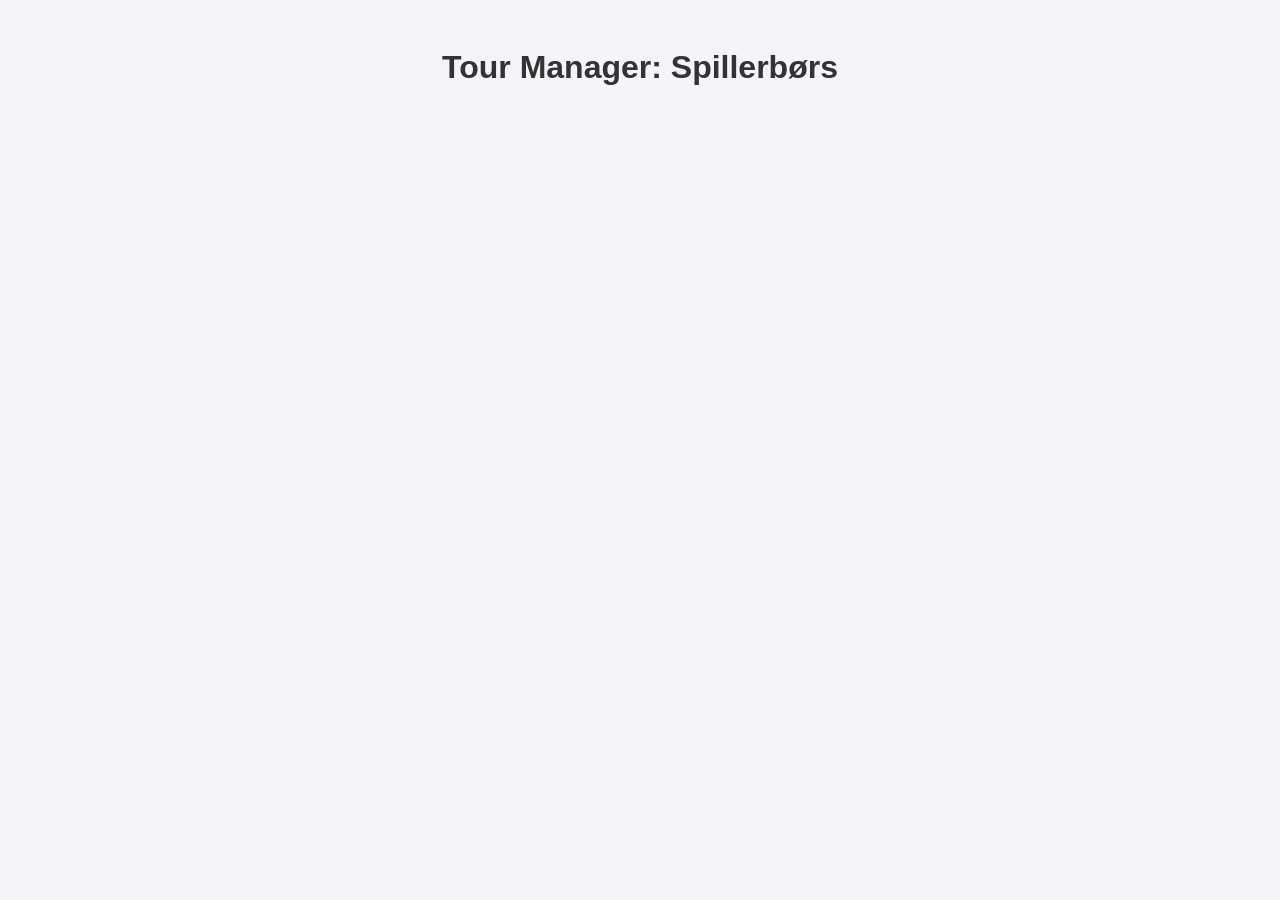
==== src/main/resources/static/index.html @ 054c7cb4 "Spring Boot webserver + default frontend" ====
<!DOCTYPE html>
<html lang="no">
<head>
    <meta charset="UTF-8">
    <title>Tour Manager 2026</title>
    <style>

        body { font-family: 'Segoe UI', Tahoma, Geneva, Verdana, sans-serif; background-color: #f4f4f9; padding: 20px; }
        h1 { color: #333; text-align: center; }
        .rytter-grid { display: flex; gap: 20px; flex-wrap: wrap; justify-content: center; margin-top: 30px; }
        .rytter-kort { background: white; padding: 20px; border-radius: 10px; box-shadow: 0 4px 8px rgba(0,0,0,0.1); width: 250px; }
        .rytter-kort h3 { margin-top: 0; color: #0056b3; border-bottom: 2px solid #f4f4f9; padding-bottom: 10px;}
        .pris { font-weight: bold; color: #28a745; font-size: 1.1em; }
        button { background-color: #0056b3; color: white; border: none; padding: 10px; width: 100%; border-radius: 5px; cursor: pointer; font-weight: bold; margin-top: 10px;}
        button:hover { background-color: #004494; }
    </style>
</head>
<body>

<h1>Tour Manager: Spillerbørs</h1>

<div id="rytter-container" class="rytter-grid"></div>

<script>

    fetch('/api/ryttere')
        .then(response => response.json()) // Oversetter fra JSON
        .then(ryttere => {
            const container = document.getElementById('rytter-container');


            ryttere.forEach(rytter => {

                const kort = document.createElement('div');
                kort.className = 'rytter-kort';

                kort.innerHTML = `
                        <h3>${rytter.navn}</h3>
                        <p><strong>Rolle:</strong> ${rytter.rolle}</p>
                        <p><strong>Lag:</strong> ${rytter.lag}</p>
                        <p class="pris">Pris: ${rytter.pris} mill.</p>
                        <p>Poeng: ${rytter.poeng}</p>
                        <button onclick="alert('Snart kan du kjøpe ${rytter.navn}!')">Kjøp rytter</button>
                    `;


                container.appendChild(kort);
            });
        })
        .catch(error => console.error('Klarte ikke hente ryttere:', error));
</script>

</body>
</html>
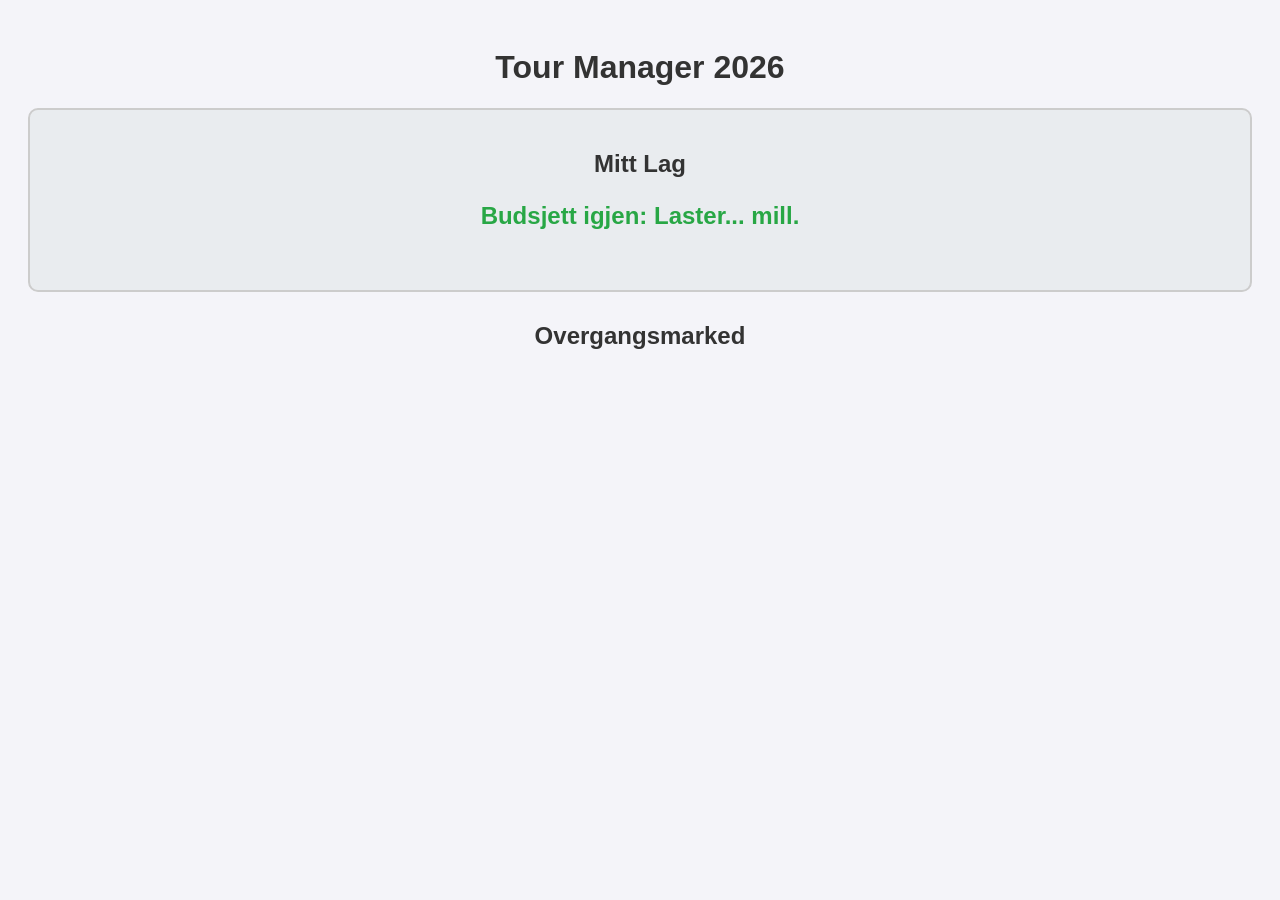
==== commit f295166d: "Kjøp" ====
--- a/src/main/resources/static/index.html
+++ b/src/main/resources/static/index.html
@@ -4,50 +4,96 @@
     <meta charset="UTF-8">
     <title>Tour Manager 2026</title>
     <style>
+        body { font-family: 'Segoe UI', Tahoma, Geneva, Verdana, sans-serif; background-color: #f4f4f9; padding: 20px; }
+        h1, h2 { color: #333; text-align: center; }
 
-        body { font-family: 'Segoe UI', Tahoma, Geneva, Verdana, sans-serif; background-color: #f4f4f9; padding: 20px; }
-        h1 { color: #333; text-align: center; }
-        .rytter-grid { display: flex; gap: 20px; flex-wrap: wrap; justify-content: center; margin-top: 30px; }
+        .dashboard { background: #e9ecef; padding: 20px; border-radius: 10px; margin-bottom: 30px; text-align: center; border: 2px solid #ccc;}
+        .budsjett { font-size: 1.5em; font-weight: bold; color: #28a745; }
+        .mitt-lag-liste { list-style: none; padding: 0; display: flex; flex-wrap: wrap; justify-content: center; gap: 10px; }
+        .lag-medlem { background: #0056b3; color: white; padding: 10px 15px; border-radius: 20px; font-weight: bold; box-shadow: 0 2px 4px rgba(0,0,0,0.1); }
+
+        .rytter-grid { display: flex; gap: 20px; flex-wrap: wrap; justify-content: center; }
         .rytter-kort { background: white; padding: 20px; border-radius: 10px; box-shadow: 0 4px 8px rgba(0,0,0,0.1); width: 250px; }
         .rytter-kort h3 { margin-top: 0; color: #0056b3; border-bottom: 2px solid #f4f4f9; padding-bottom: 10px;}
         .pris { font-weight: bold; color: #28a745; font-size: 1.1em; }
-        button { background-color: #0056b3; color: white; border: none; padding: 10px; width: 100%; border-radius: 5px; cursor: pointer; font-weight: bold; margin-top: 10px;}
-        button:hover { background-color: #004494; }
+        button { background-color: #28a745; color: white; border: none; padding: 10px; width: 100%; border-radius: 5px; cursor: pointer; font-weight: bold; margin-top: 10px;}
+        button:hover { background-color: #218838; }
     </style>
 </head>
 <body>
 
-<h1>Tour Manager: Spillerbørs</h1>
+<h1>Tour Manager 2026</h1>
 
+<div class="dashboard">
+    <h2>Mitt Lag</h2>
+    <p class="budsjett">Budsjett igjen: <span id="budsjett-visning">Laster...</span> mill.</p>
+    <ul id="mitt-lag-liste" class="mitt-lag-liste">
+    </ul>
+</div>
+
+<h2>Overgangsmarked</h2>
 <div id="rytter-container" class="rytter-grid"></div>
 
 <script>
+    window.onload = () => {
+        hentAlleRyttere();
+        oppdaterLagStatus();
+    };
 
-    fetch('/api/ryttere')
-        .then(response => response.json()) // Oversetter fra JSON
-        .then(ryttere => {
-            const container = document.getElementById('rytter-container');
+    function hentAlleRyttere() {
+        fetch('/api/ryttere')
+            .then(response => response.json())
+            .then(ryttere => {
+                const container = document.getElementById('rytter-container');
+                container.innerHTML = '';
 
+                ryttere.forEach(rytter => {
+                    const kort = document.createElement('div');
+                    kort.className = 'rytter-kort';
 
-            ryttere.forEach(rytter => {
+                    kort.innerHTML = `
+                            <h3>${rytter.navn}</h3>
+                            <p><strong>Rolle:</strong> ${rytter.rolle}</p>
+                            <p><strong>Lag:</strong> ${rytter.lag}</p>
+                            <p class="pris">Pris: ${rytter.pris} mill.</p>
+                            <p>Poeng: ${rytter.poeng}</p>
+                            <button onclick="kjopRytter(${rytter.id})">Kjøp rytter</button>
+                        `;
+                    container.appendChild(kort);
+                });
+            });
+    }
 
-                const kort = document.createElement('div');
-                kort.className = 'rytter-kort';
+    function oppdaterLagStatus() {
+        fetch('/api/lag')
+            .then(response => response.json())
+            .then(lag => {
+                document.getElementById('budsjett-visning').innerText = lag.budsjett;
 
-                kort.innerHTML = `
-                        <h3>${rytter.navn}</h3>
-                        <p><strong>Rolle:</strong> ${rytter.rolle}</p>
-                        <p><strong>Lag:</strong> ${rytter.lag}</p>
-                        <p class="pris">Pris: ${rytter.pris} mill.</p>
-                        <p>Poeng: ${rytter.poeng}</p>
-                        <button onclick="alert('Snart kan du kjøpe ${rytter.navn}!')">Kjøp rytter</button>
-                    `;
+                const liste = document.getElementById('mitt-lag-liste');
+                liste.innerHTML = '';
 
+                if (lag.valgteRyttere && lag.valgteRyttere.length > 0) {
+                    lag.valgteRyttere.forEach(rytter => {
+                        const li = document.createElement('li');
+                        li.className = 'lag-medlem';
+                        li.innerText = `${rytter.navn} (${rytter.rolle})`;
+                        liste.appendChild(li);
+                    });
+                } else {
+                    liste.innerHTML = '<li>Du har ikke kjøpt noen ryttere enda.</li>';
+                }
+            });
+    }
 
-                container.appendChild(kort);
+    function kjopRytter(rytterId) {
+        fetch('/api/lag/kjop?id=' + rytterId, { method: 'POST' })
+            .then(response => response.text())
+            .then(melding => {
+                alert(melding);
+                oppdaterLagStatus();
             });
-        })
-        .catch(error => console.error('Klarte ikke hente ryttere:', error));
+    }
 </script>
 
 </body>
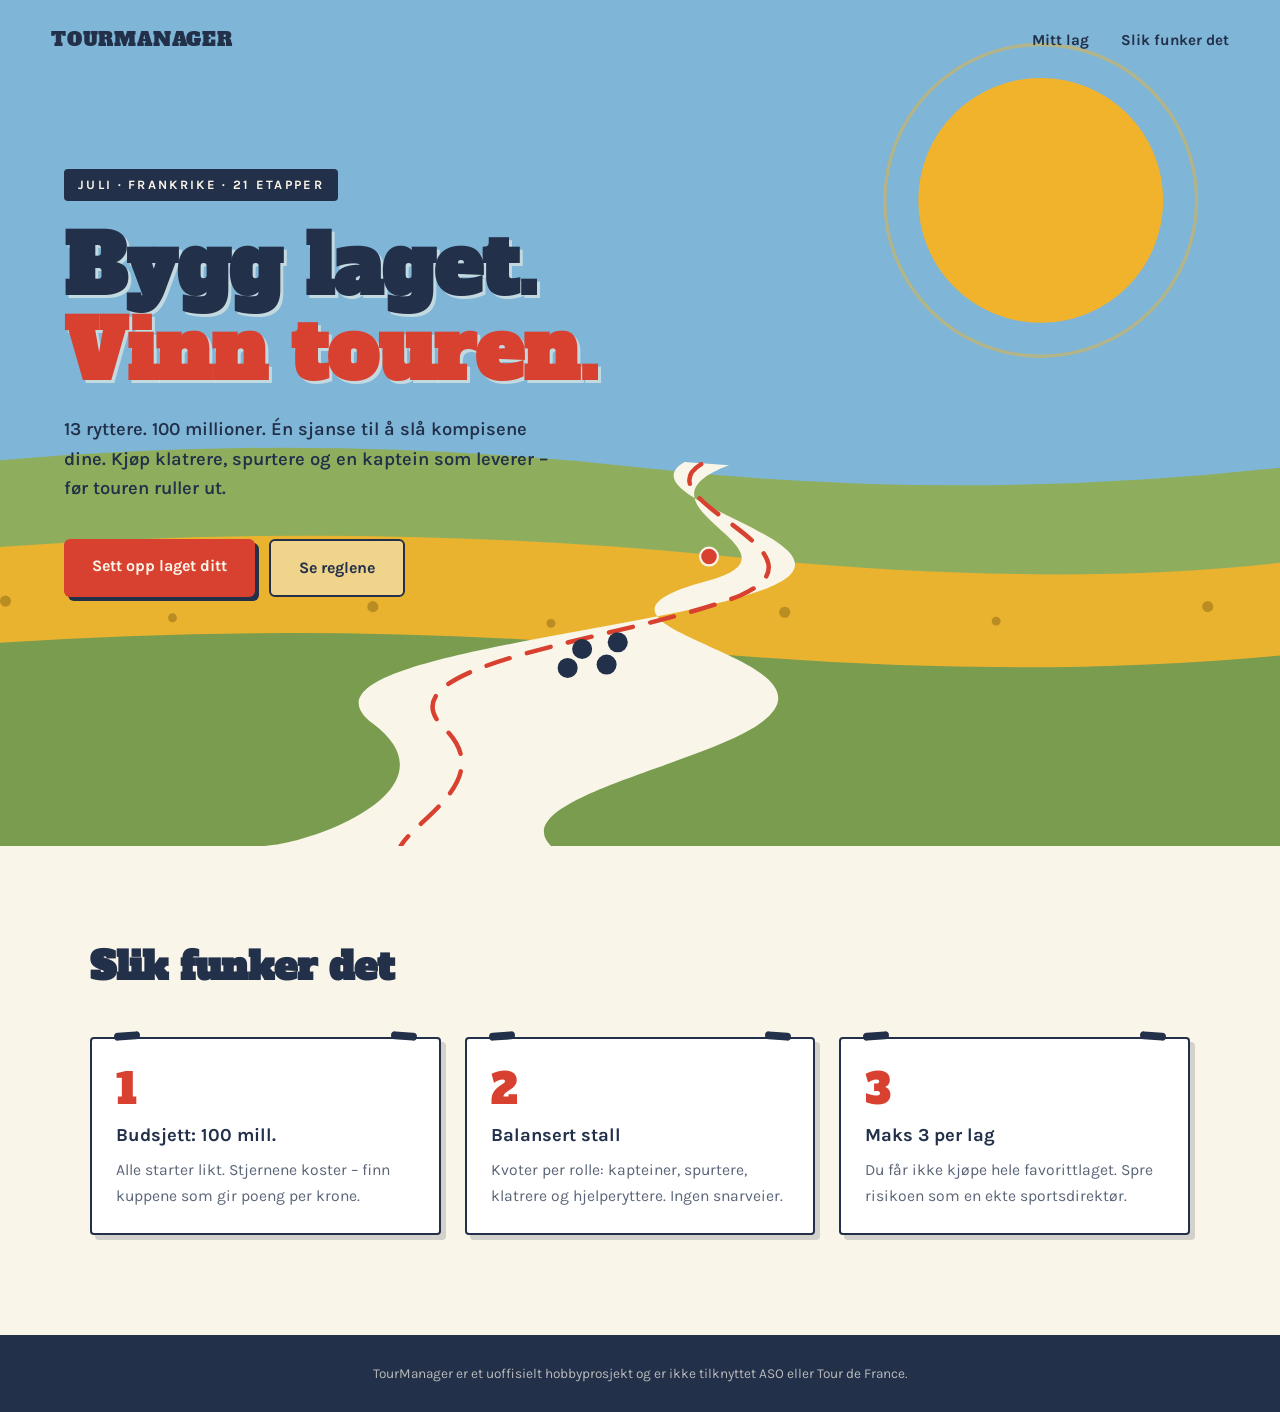
==== commit c1e55215: "Replace UI with new design and connect team page to backend API. New summer poster design with landi" ====
--- a/src/main/resources/static/index.html
+++ b/src/main/resources/static/index.html
@@ -1,100 +1,105 @@
 <!DOCTYPE html>
 <html lang="no">
 <head>
-    <meta charset="UTF-8">
-    <title>Tour Manager 2026</title>
-    <style>
-        body { font-family: 'Segoe UI', Tahoma, Geneva, Verdana, sans-serif; background-color: #f4f4f9; padding: 20px; }
-        h1, h2 { color: #333; text-align: center; }
-
-        .dashboard { background: #e9ecef; padding: 20px; border-radius: 10px; margin-bottom: 30px; text-align: center; border: 2px solid #ccc;}
-        .budsjett { font-size: 1.5em; font-weight: bold; color: #28a745; }
-        .mitt-lag-liste { list-style: none; padding: 0; display: flex; flex-wrap: wrap; justify-content: center; gap: 10px; }
-        .lag-medlem { background: #0056b3; color: white; padding: 10px 15px; border-radius: 20px; font-weight: bold; box-shadow: 0 2px 4px rgba(0,0,0,0.1); }
-
-        .rytter-grid { display: flex; gap: 20px; flex-wrap: wrap; justify-content: center; }
-        .rytter-kort { background: white; padding: 20px; border-radius: 10px; box-shadow: 0 4px 8px rgba(0,0,0,0.1); width: 250px; }
-        .rytter-kort h3 { margin-top: 0; color: #0056b3; border-bottom: 2px solid #f4f4f9; padding-bottom: 10px;}
-        .pris { font-weight: bold; color: #28a745; font-size: 1.1em; }
-        button { background-color: #28a745; color: white; border: none; padding: 10px; width: 100%; border-radius: 5px; cursor: pointer; font-weight: bold; margin-top: 10px;}
-        button:hover { background-color: #218838; }
-    </style>
+  <meta charset="UTF-8">
+  <meta name="viewport" content="width=device-width, initial-scale=1.0">
+  <title>TourManager – Fantasy for Tour de France</title>
+  <link rel="preconnect" href="https://fonts.googleapis.com">
+  <link rel="preconnect" href="https://fonts.gstatic.com" crossorigin>
+  <link href="https://fonts.googleapis.com/css2?family=Alfa+Slab+One&family=Karla:wght@400;600;700&display=swap" rel="stylesheet">
+  <link rel="stylesheet" href="css/felles.css">
+  <link rel="stylesheet" href="css/forside.css">
 </head>
 <body>
 
-<h1>Tour Manager 2026</h1>
+<header class="topplinje">
+  <span class="logo">TOURMANAGER</span>
+  <nav>
+    <a href="lag.html">Mitt lag</a>
+    <a href="#slik-funker-det">Slik funker det</a>
+  </nav>
+</header>
 
-<div class="dashboard">
-    <h2>Mitt Lag</h2>
-    <p class="budsjett">Budsjett igjen: <span id="budsjett-visning">Laster...</span> mill.</p>
-    <ul id="mitt-lag-liste" class="mitt-lag-liste">
-    </ul>
-</div>
+<main class="hero">
 
-<h2>Overgangsmarked</h2>
-<div id="rytter-container" class="rytter-grid"></div>
+  <!-- Bakgrunn: sommerdag, sol, åkre og vei som snor seg mot horisonten -->
+  <div class="plakat-bakgrunn" aria-hidden="true">
+    <svg viewBox="0 0 1440 760" preserveAspectRatio="xMidYMax slice">
+      <!-- Sol -->
+      <circle class="sol" cx="1080" cy="180" r="110"/>
+      <circle class="sol-ring" cx="1080" cy="180" r="140"/>
 
-<script>
-    window.onload = () => {
-        hentAlleRyttere();
-        oppdaterLagStatus();
-    };
+      <!-- Åsrygger / åkre i band -->
+      <path class="aker aker-1" d="M0,430 Q360,380 720,420 T1440,400 L1440,760 L0,760 Z"/>
+      <path class="aker aker-2" d="M0,505 Q400,460 800,500 T1440,480 L1440,760 L0,760 Z"/>
+      <path class="aker aker-3" d="M0,590 Q380,550 760,585 T1440,570 L1440,760 L0,760 Z"/>
 
-    function hentAlleRyttere() {
-        fetch('/api/ryttere')
-            .then(response => response.json())
-            .then(ryttere => {
-                const container = document.getElementById('rytter-container');
-                container.innerHTML = '';
+      <!-- Solsikkeprikker i det gule feltet -->
+      <g class="solsikker">
+        <circle cx="150" cy="540" r="5"/><circle cx="300" cy="555" r="4"/>
+        <circle cx="480" cy="545" r="5"/><circle cx="640" cy="560" r="4"/>
+        <circle cx="850" cy="550" r="5"/><circle cx="1040" cy="558" r="4"/>
+        <circle cx="1230" cy="545" r="5"/><circle cx="1380" cy="556" r="4"/>
+      </g>
 
-                ryttere.forEach(rytter => {
-                    const kort = document.createElement('div');
-                    kort.className = 'rytter-kort';
+      <!-- Veien: snor seg fra horisonten og ut mot betrakteren -->
+      <path class="vei"
+        d="M760,415 C700,450 940,490 830,530 C720,570 400,590 480,650 C560,710 420,760 380,760
+           L640,760 C600,720 760,690 820,655 C930,590 620,565 780,522 C880,495 700,455 800,418 Z"/>
+      <path class="vei-stripe"
+        d="M775,417 C720,450 900,495 810,535 C710,575 480,595 545,655 C590,700 520,735 505,760"/>
 
-                    kort.innerHTML = `
-                            <h3>${rytter.navn}</h3>
-                            <p><strong>Rolle:</strong> ${rytter.rolle}</p>
-                            <p><strong>Lag:</strong> ${rytter.lag}</p>
-                            <p class="pris">Pris: ${rytter.pris} mill.</p>
-                            <p>Poeng: ${rytter.poeng}</p>
-                            <button onclick="kjopRytter(${rytter.id})">Kjøp rytter</button>
-                        `;
-                    container.appendChild(kort);
-                });
-            });
-    }
+      <!-- Pelotonen: små ryttere på vei mot mål -->
+      <g class="peloton">
+        <circle cx="700" cy="577" r="9"/>
+        <circle cx="668" cy="583" r="9"/>
+        <circle cx="690" cy="597" r="9"/>
+        <circle cx="655" cy="600" r="9"/>
+        <!-- utbryteren i gult -->
+        <circle class="utbryter" cx="782" cy="500" r="8"/>
+      </g>
+    </svg>
+  </div>
 
-    function oppdaterLagStatus() {
-        fetch('/api/lag')
-            .then(response => response.json())
-            .then(lag => {
-                document.getElementById('budsjett-visning').innerText = lag.budsjett;
+  <div class="hero-innhold">
+    <p class="etappe-merke">Juli · Frankrike · 21 etapper</p>
+    <h1>Bygg laget.<br><span class="rod">Vinn touren.</span></h1>
+    <p class="ingress">
+      13 ryttere. 100 millioner. Én sjanse til å slå kompisene dine.
+      Kjøp klatrere, spurtere og en kaptein som leverer – før touren ruller ut.
+    </p>
+    <div class="knapper">
+      <a class="knapp knapp-primar" href="lag.html">Sett opp laget ditt</a>
+      <a class="knapp knapp-sekundar" href="#slik-funker-det">Se reglene</a>
+    </div>
+  </div>
+</main>
 
-                const liste = document.getElementById('mitt-lag-liste');
-                liste.innerHTML = '';
+<section id="slik-funker-det" class="regler">
+  <h2>Slik funker det</h2>
+  <div class="regel-grid">
+    <!-- Regelkortene er stylet som startnummer -->
+    <article class="regel-kort">
+      <span class="startnummer">1</span>
+      <h3>Budsjett: 100 mill.</h3>
+      <p>Alle starter likt. Stjernene koster – finn kuppene som gir poeng per krone.</p>
+    </article>
+    <article class="regel-kort">
+      <span class="startnummer">2</span>
+      <h3>Balansert stall</h3>
+      <p>Kvoter per rolle: kapteiner, spurtere, klatrere og hjelperyttere. Ingen snarveier.</p>
+    </article>
+    <article class="regel-kort">
+      <span class="startnummer">3</span>
+      <h3>Maks 3 per lag</h3>
+      <p>Du får ikke kjøpe hele favorittlaget. Spre risikoen som en ekte sportsdirektør.</p>
+    </article>
+  </div>
+</section>
 
-                if (lag.valgteRyttere && lag.valgteRyttere.length > 0) {
-                    lag.valgteRyttere.forEach(rytter => {
-                        const li = document.createElement('li');
-                        li.className = 'lag-medlem';
-                        li.innerText = `${rytter.navn} (${rytter.rolle})`;
-                        liste.appendChild(li);
-                    });
-                } else {
-                    liste.innerHTML = '<li>Du har ikke kjøpt noen ryttere enda.</li>';
-                }
-            });
-    }
-
-    function kjopRytter(rytterId) {
-        fetch('/api/lag/kjop?id=' + rytterId, { method: 'POST' })
-            .then(response => response.text())
-            .then(melding => {
-                alert(melding);
-                oppdaterLagStatus();
-            });
-    }
-</script>
+<footer>
+  <p>TourManager er et uoffisielt hobbyprosjekt og er ikke tilknyttet ASO eller Tour de France.</p>
+</footer>
 
 </body>
-</html>+</html>
--- a/src/main/resources/static/css/felles.css
+++ b/src/main/resources/static/css/felles.css
@@ -0,0 +1,119 @@
+/* ============ TourManager – felles.css ============
+   Delt av alle sider: palett, reset, basetypografi,
+   toppmeny, filterchips og toast.
+   Regel: brukes noe på mer enn én side, bor det her.
+==================================================== */
+
+:root {
+  --himmel: #7FB5D6;
+  --blekk: #22304A;
+  --rod: #D8402F;
+  --sol: #F2B32C;
+  --eng: #8FAE5D;
+  --eng-mork: #7A9C4E;
+  --papir: #FAF5E9;
+}
+
+* { margin: 0; padding: 0; box-sizing: border-box; }
+
+html { scroll-behavior: smooth; }
+
+@media (prefers-reduced-motion: reduce) {
+  html { scroll-behavior: auto; }
+}
+
+body {
+  background: var(--papir);
+  color: var(--blekk);
+  font-family: 'Karla', sans-serif;
+  line-height: 1.5;
+}
+
+/* ---------- Toppmeny (layout; farger settes per side) ---------- */
+
+.topplinje {
+  display: flex;
+  justify-content: space-between;
+  align-items: center;
+  padding: 18px clamp(16px, 4vw, 64px);
+}
+
+.logo {
+  font-family: 'Alfa Slab One', serif;
+  font-size: 1.2rem;
+  letter-spacing: 0.04em;
+  color: inherit;
+  text-decoration: none;
+}
+
+.topplinje nav a {
+  color: inherit;
+  text-decoration: none;
+  font-weight: 700;
+  font-size: 0.95rem;
+  margin-left: 28px;
+  border-bottom: 2px solid transparent;
+  transition: border-color 0.15s;
+}
+
+.topplinje nav a:hover,
+.topplinje nav a:focus-visible,
+.topplinje nav a.aktiv { border-color: var(--rod); }
+
+@media (max-width: 560px) {
+  .topplinje nav a { margin-left: 16px; font-size: 0.85rem; }
+}
+
+/* ---------- Filterchips (brukes i markedet, gjenbrukbare) ---------- */
+
+.filter-chip {
+  background: #fff;
+  border: 2px solid var(--blekk);
+  color: var(--blekk);
+  font-family: 'Karla', sans-serif;
+  font-weight: 700;
+  font-size: 0.78rem;
+  border-radius: 999px;
+  padding: 4px 12px;
+  cursor: pointer;
+  transition: background 0.12s, color 0.12s;
+}
+
+.filter-chip:hover,
+.filter-chip:focus-visible { background: rgba(127, 181, 214, 0.25); }
+.filter-chip.aktiv { background: var(--blekk); color: var(--papir); }
+
+/* ---------- Felles fokusmarkering ---------- */
+
+button:focus-visible,
+input:focus-visible,
+select:focus-visible,
+a:focus-visible {
+  outline: 3px solid var(--rod);
+  outline-offset: 2px;
+}
+
+/* ---------- Toast ---------- */
+
+.beskjed {
+  position: fixed;
+  left: 50%;
+  bottom: 80px;
+  transform: translateX(-50%) translateY(8px);
+  background: var(--blekk);
+  color: var(--papir);
+  font-weight: 700;
+  border-radius: 6px;
+  padding: 12px 22px;
+  box-shadow: 4px 4px 0 rgba(34, 48, 74, 0.3);
+  border: 2px solid var(--papir);
+  opacity: 0;
+  transition: opacity 0.2s, transform 0.2s;
+  pointer-events: none;
+  z-index: 50;
+  max-width: min(90vw, 480px);
+  text-align: center;
+}
+
+.beskjed.vis { opacity: 1; transform: translateX(-50%) translateY(0); }
+.beskjed.feil { background: var(--rod); }
--- a/src/main/resources/static/css/forside.css
+++ b/src/main/resources/static/css/forside.css
@@ -0,0 +1,233 @@
+/* ============ TourManager – forside.css ============
+   Kun forsiden: hero med plakat-SVG, CTA-knapper,
+   startnummer-regelkort og footer.
+   Forutsetter at felles.css er lastet først.
+===================================================== */
+
+body { background: var(--himmel); line-height: 1.6; }
+
+/* ---------- Toppmeny: flyter over heroen ---------- */
+
+.topplinje {
+  position: absolute;
+  top: 0; left: 0; right: 0;
+  z-index: 10;
+  color: var(--blekk);
+  padding-top: 24px;
+  padding-bottom: 24px;
+}
+
+/* ---------- Hero ---------- */
+
+.hero {
+  position: relative;
+  min-height: 94vh;
+  display: flex;
+  align-items: center;
+  overflow: hidden;
+}
+
+.plakat-bakgrunn {
+  position: absolute;
+  inset: 0;
+  z-index: 0;
+}
+
+.plakat-bakgrunn svg {
+  width: 100%;
+  height: 100%;
+  display: block;
+}
+
+.sol      { fill: var(--sol); }
+.sol-ring { fill: none; stroke: rgba(242, 179, 44, 0.45); stroke-width: 3; }
+
+.aker-1 { fill: var(--eng); }
+.aker-2 { fill: var(--sol); opacity: 0.92; }   /* solsikkefeltet */
+.aker-3 { fill: var(--eng-mork); }
+
+.solsikker circle { fill: rgba(96, 72, 12, 0.35); }
+
+.vei { fill: var(--papir); }
+
+.vei-stripe {
+  fill: none;
+  stroke: var(--rod);
+  stroke-width: 4;
+  stroke-dasharray: 22 16;
+  stroke-linecap: round;
+  animation: rull 14s linear infinite;
+}
+
+@keyframes rull {
+  to { stroke-dashoffset: -380; }
+}
+
+.peloton circle { fill: var(--blekk); }
+.peloton .utbryter { fill: var(--rod); stroke: var(--papir); stroke-width: 2; }
+
+@media (prefers-reduced-motion: reduce) {
+  .vei-stripe { animation: none; }
+}
+
+/* ---------- Hero-innhold ---------- */
+
+.hero-innhold {
+  position: relative;
+  z-index: 1;
+  max-width: 700px;
+  padding: 120px clamp(20px, 5vw, 64px) 200px;
+}
+
+.etappe-merke {
+  display: inline-block;
+  font-size: 0.8rem;
+  font-weight: 700;
+  letter-spacing: 0.18em;
+  text-transform: uppercase;
+  color: var(--papir);
+  background: var(--blekk);
+  border-radius: 4px;
+  padding: 6px 14px;
+  margin-bottom: 24px;
+}
+
+h1 {
+  font-family: 'Alfa Slab One', serif;
+  font-size: clamp(2.8rem, 7.5vw, 5rem);
+  line-height: 1.06;
+  color: var(--blekk);
+  text-shadow: 3px 3px 0 rgba(250, 245, 233, 0.55);
+}
+
+h1 .rod { color: var(--rod); }
+
+.ingress {
+  margin-top: 20px;
+  font-size: 1.15rem;
+  font-weight: 600;
+  max-width: 500px;
+}
+
+/* ---------- Knapper ---------- */
+
+.knapper {
+  margin-top: 36px;
+  display: flex;
+  gap: 14px;
+  flex-wrap: wrap;
+}
+
+.knapp {
+  display: inline-block;
+  text-decoration: none;
+  font-weight: 700;
+  font-size: 1rem;
+  padding: 14px 28px;
+  border-radius: 6px;
+  transition: transform 0.12s, box-shadow 0.12s;
+}
+
+.knapp:active { transform: translate(2px, 2px); box-shadow: none; }
+
+.knapp-primar {
+  background: var(--rod);
+  color: var(--papir);
+  box-shadow: 4px 4px 0 var(--blekk);
+}
+
+.knapp-primar:hover,
+.knapp-primar:focus-visible {
+  transform: translate(-1px, -1px);
+  box-shadow: 5px 5px 0 var(--blekk);
+}
+
+.knapp-sekundar {
+  color: var(--blekk);
+  border: 2px solid var(--blekk);
+  background: rgba(250, 245, 233, 0.5);
+}
+
+.knapp-sekundar:hover,
+.knapp-sekundar:focus-visible { background: var(--papir); }
+
+/* ---------- Regler (startnummer-kort) ---------- */
+
+.regler {
+  background: var(--papir);
+  padding: 90px clamp(20px, 5vw, 64px) 100px;
+}
+
+.regler h2 {
+  font-family: 'Alfa Slab One', serif;
+  font-size: clamp(1.7rem, 4vw, 2.4rem);
+  margin: 0 auto 40px;
+  max-width: 1100px;
+}
+
+.regel-grid {
+  display: grid;
+  grid-template-columns: repeat(auto-fit, minmax(260px, 1fr));
+  gap: 24px;
+  max-width: 1100px;
+  margin: 0 auto;
+}
+
+.regel-kort {
+  position: relative;
+  background: #fff;
+  border: 2px solid var(--blekk);
+  border-radius: 4px;
+  padding: 30px 24px 24px;
+  box-shadow: 5px 5px 0 rgba(34, 48, 74, 0.18);
+}
+
+/* sikkerhetsnåler */
+.regel-kort::before,
+.regel-kort::after {
+  content: "";
+  position: absolute;
+  top: -7px;
+  width: 26px;
+  height: 8px;
+  background: var(--blekk);
+  border-radius: 999px;
+}
+
+.regel-kort::before { left: 22px; transform: rotate(-4deg); }
+.regel-kort::after  { right: 22px; transform: rotate(4deg); }
+
+.startnummer {
+  display: block;
+  font-family: 'Alfa Slab One', serif;
+  font-size: 2.6rem;
+  line-height: 1;
+  color: var(--rod);
+  margin-bottom: 10px;
+}
+
+.regel-kort h3 {
+  font-size: 1.15rem;
+  margin-bottom: 8px;
+}
+
+.regel-kort p {
+  font-size: 0.98rem;
+  color: rgba(34, 48, 74, 0.75);
+}
+
+/* ---------- Footer ---------- */
+
+footer {
+  background: var(--blekk);
+  color: rgba(250, 245, 233, 0.7);
+  padding: 28px clamp(20px, 5vw, 64px);
+  font-size: 0.85rem;
+  text-align: center;
+}
+
+/* ---------- Mobil ---------- */
+
+@media (max-width: 560px) {
+  .hero-innhold { padding-top: 100px; padding-bottom: 240px; }
+}
